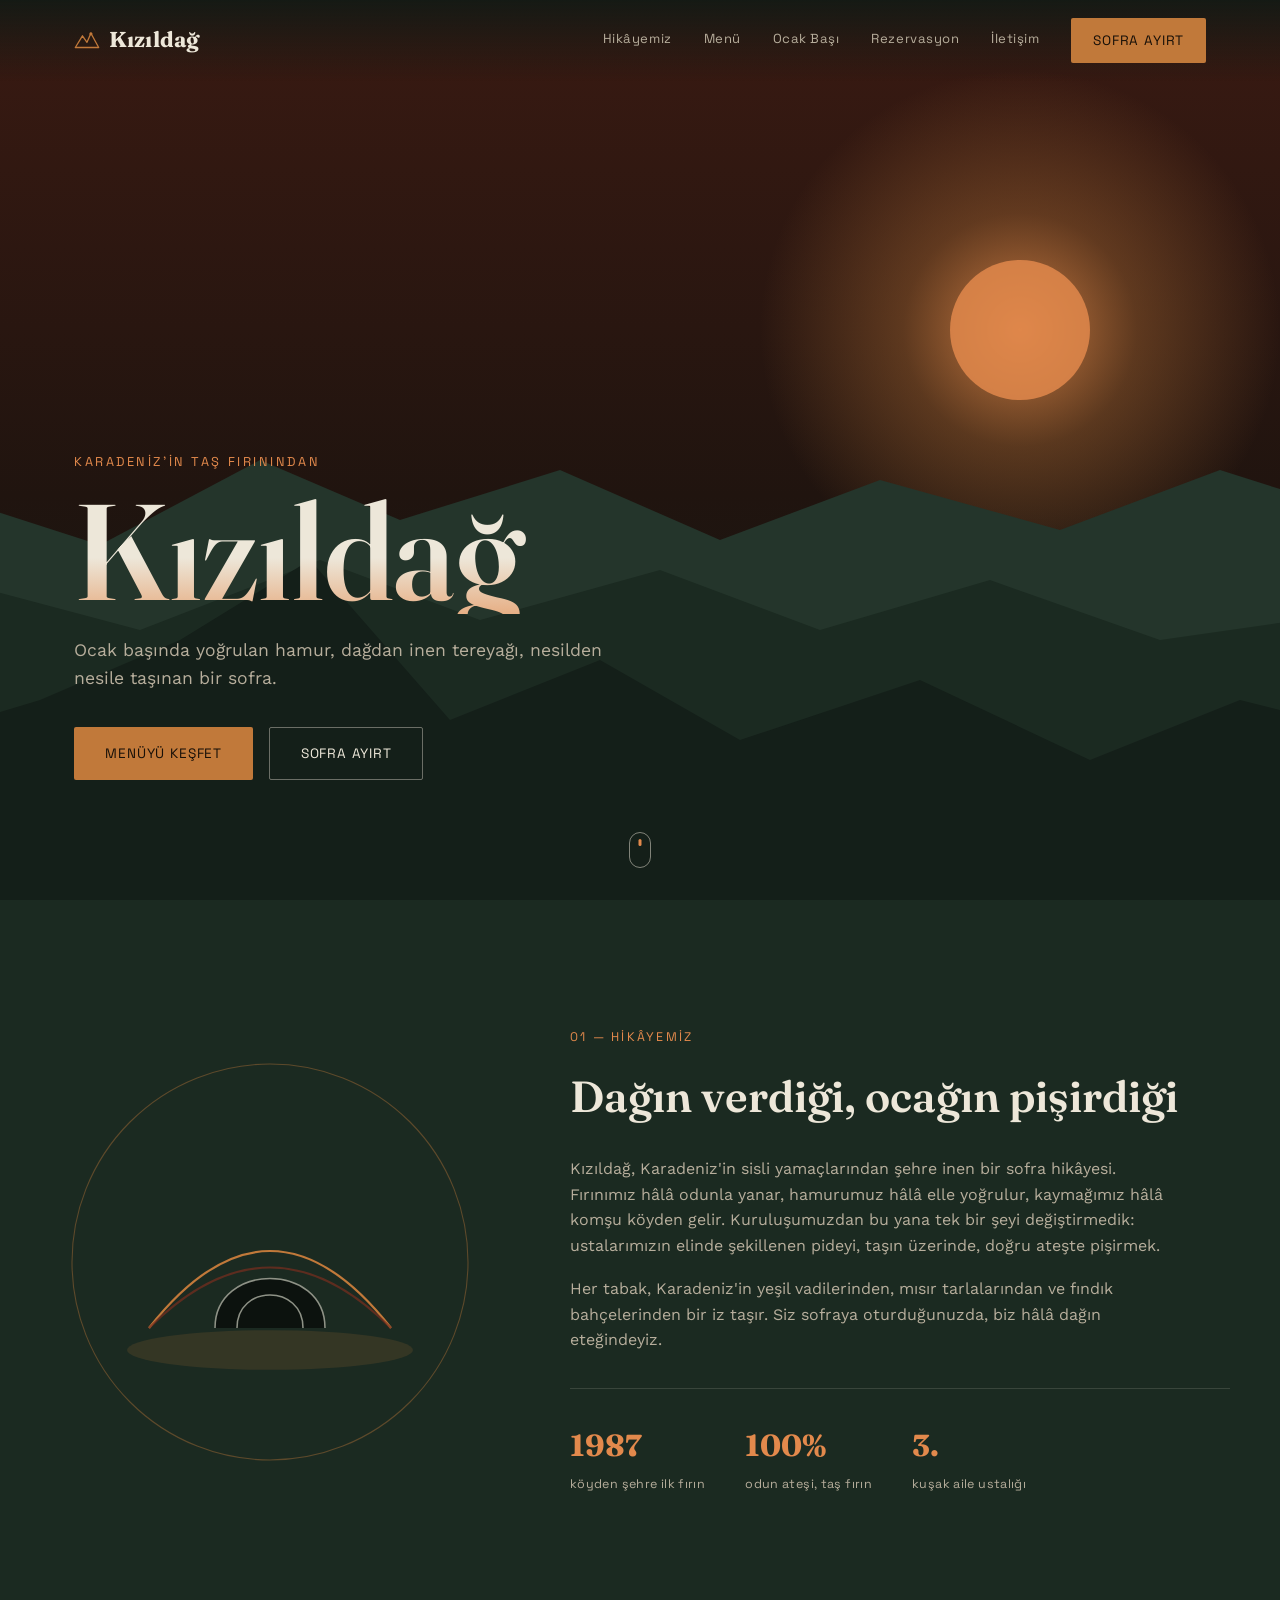
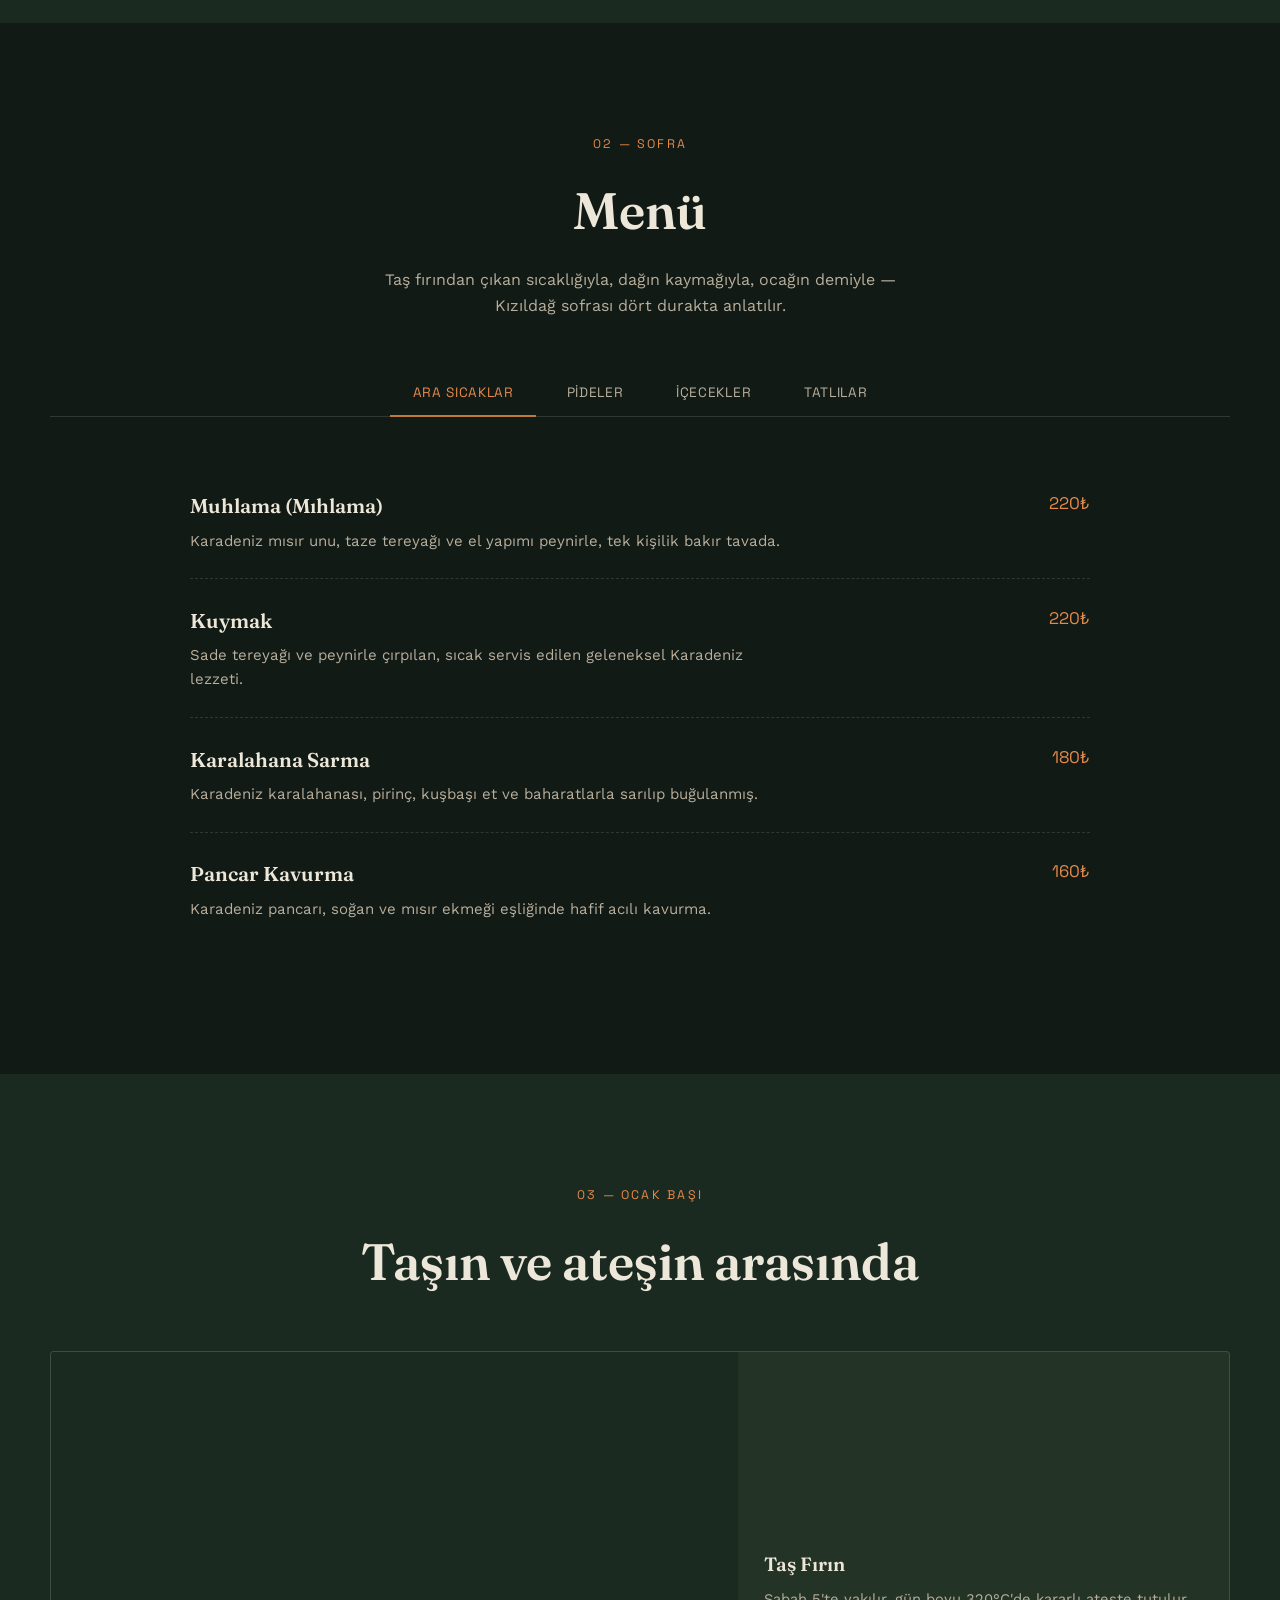
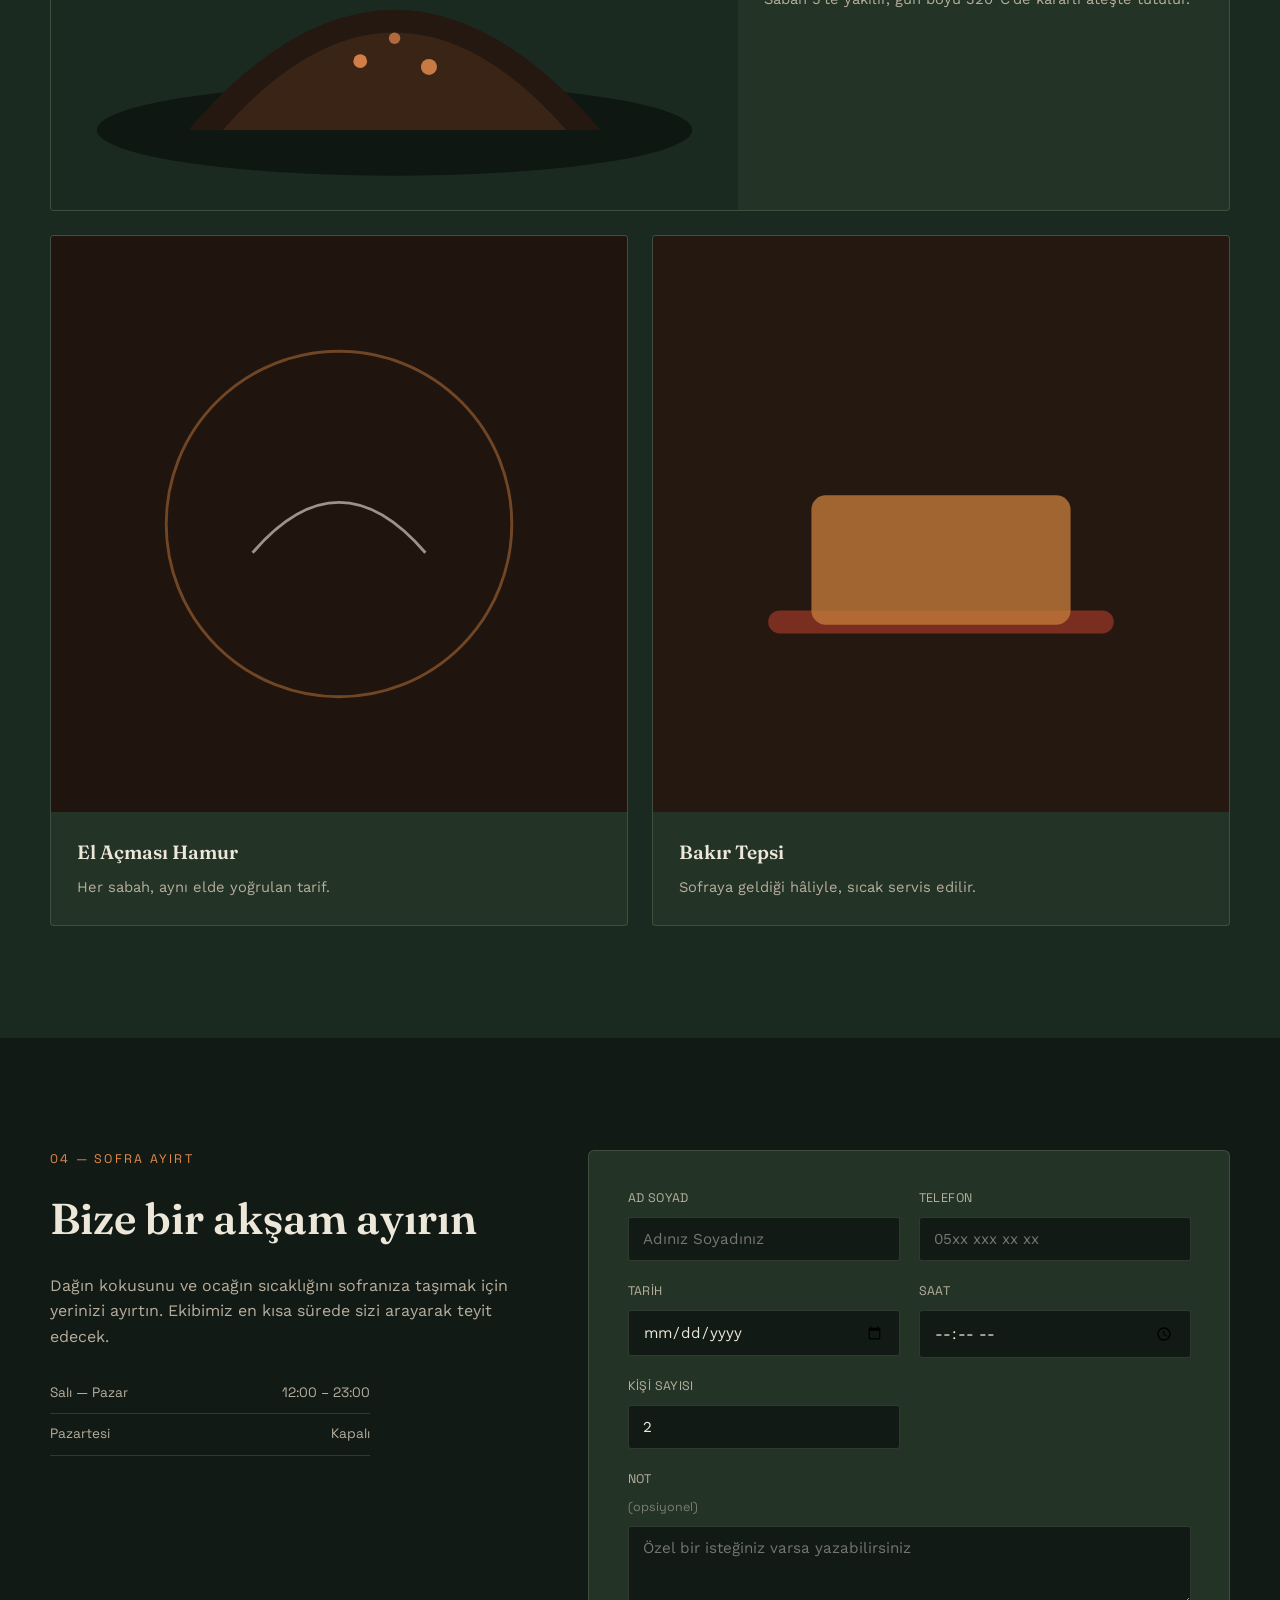
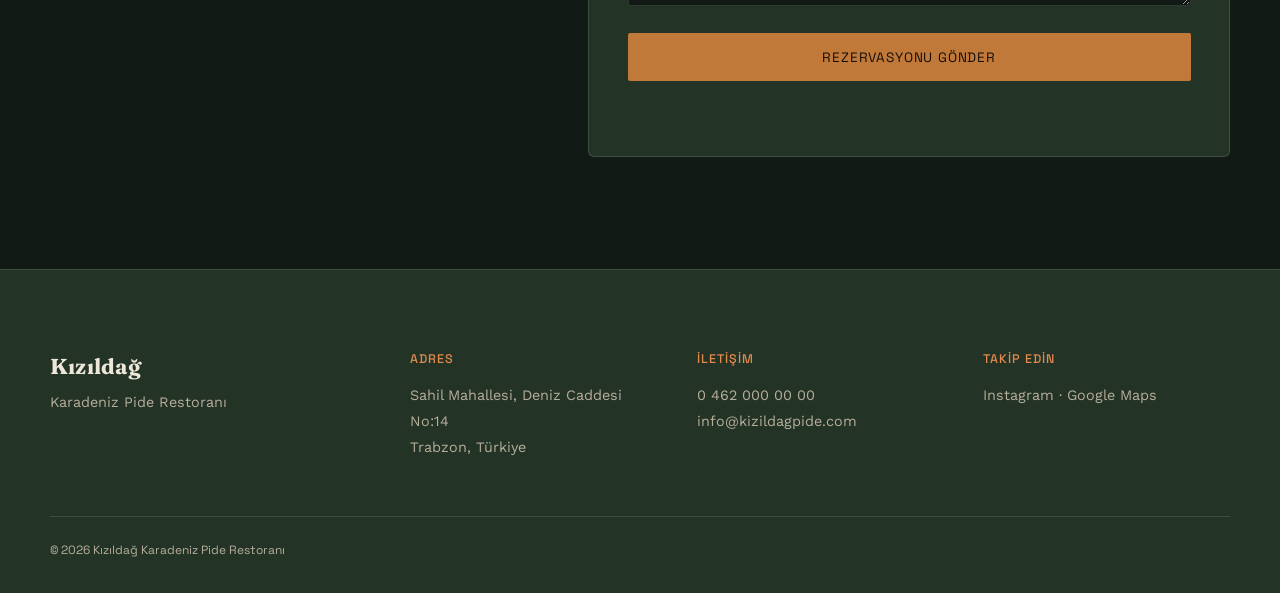
==== index.html @ 755ef0cf "Add files via upload" ====
<!DOCTYPE html>
<html lang="tr">
<head>
<meta charset="UTF-8">
<meta name="viewport" content="width=device-width, initial-scale=1.0">
<title>Kızıldağ | Karadeniz Pide Restoranı</title>
<meta name="description" content="Kızıldağ Karadeniz Pide Restoranı — taş fırında, odun ateşinde, dağın eteğinden sofranıza.">

<link rel="preconnect" href="https://fonts.googleapis.com">
<link rel="preconnect" href="https://fonts.gstatic.com" crossorigin>
<link href="https://fonts.googleapis.com/css2?family=Fraunces:opsz,wght,SOFT@9..144,300..900,0..100&family=Work+Sans:wght@300;400;500;600&family=Space+Grotesk:wght@400;500&display=swap" rel="stylesheet">

<link rel="stylesheet" href="css/style.css">
</head>
<body>

<!-- ================= NAV ================= -->
<header class="site-header" id="siteHeader">
  <div class="nav-wrap">
    <a href="#top" class="brand">
      <span class="brand-mark" aria-hidden="true">
        <svg viewBox="0 0 40 40" fill="none" xmlns="http://www.w3.org/2000/svg">
          <path d="M2 30L13 12L20 22L26 8L38 30Z" stroke="currentColor" stroke-width="2" stroke-linejoin="round"/>
          <circle cx="26" cy="9" r="2.4" fill="currentColor"/>
        </svg>
      </span>
      <span class="brand-text">Kızıldağ</span>
    </a>

    <nav class="main-nav" id="mainNav">
      <a href="#hakkimizda">Hikâyemiz</a>
      <a href="#menu">Menü</a>
      <a href="#galeri">Ocak Başı</a>
      <a href="#rezervasyon">Rezervasyon</a>
      <a href="#iletisim">İletişim</a>
    </nav>

    <a href="#rezervasyon" class="btn btn-copper nav-cta">Sofra Ayırt</a>

    <button class="nav-toggle" id="navToggle" aria-label="Menüyü aç" aria-expanded="false">
      <span></span><span></span><span></span>
    </button>
  </div>
</header>

<!-- ================= HERO ================= -->
<section class="hero" id="top">
  <div class="hero-mist"></div>
  <svg class="hero-mountains" viewBox="0 0 1600 900" preserveAspectRatio="xMidYMax slice" xmlns="http://www.w3.org/2000/svg" aria-hidden="true">
    <defs>
      <linearGradient id="skyGlow" x1="0" y1="0" x2="0" y2="1">
        <stop offset="0%" stop-color="#3a1a12"/>
        <stop offset="55%" stop-color="#20140f"/>
        <stop offset="100%" stop-color="#121a15"/>
      </linearGradient>
      <radialGradient id="sunGlow" cx="50%" cy="50%" r="50%">
        <stop offset="0%" stop-color="#e2894c" stop-opacity="0.9"/>
        <stop offset="45%" stop-color="#c1793a" stop-opacity="0.35"/>
        <stop offset="100%" stop-color="#c1793a" stop-opacity="0"/>
      </radialGradient>
    </defs>
    <rect x="0" y="0" width="1600" height="900" fill="url(#skyGlow)"/>
    <circle cx="1180" cy="330" r="260" fill="url(#sunGlow)"/>
    <circle cx="1180" cy="330" r="70" fill="#e2894c" opacity="0.85"/>

    <!-- ridge far -->
    <path class="ridge ridge-far" d="M0 560 L120 500 L260 545 L420 460 L560 520 L720 470 L880 540 L1040 480 L1220 530 L1380 470 L1600 540 L1600 900 L0 900 Z" fill="#24352b"/>
    <!-- ridge mid -->
    <path class="ridge ridge-mid" d="M0 640 L150 590 L300 630 L480 560 L640 620 L820 570 L980 630 L1150 580 L1320 640 L1600 600 L1600 900 L0 900 Z" fill="#1b2a21"/>
    <!-- ridge near / Kızıldağ peak -->
    <path class="ridge ridge-near" d="M0 760 L200 700 L340 640 L470 560 L610 720 L760 660 L900 740 L1080 680 L1250 760 L1400 700 L1600 750 L1600 900 L0 900 Z" fill="#141f19"/>
  </svg>

  <div class="hero-content">
    <p class="eyebrow">Karadeniz'in taş fırınından</p>
    <h1 class="hero-title">Kızıldağ</h1>
    <p class="hero-sub">Ocak başında yoğrulan hamur, dağdan inen tereyağı, nesilden nesile taşınan bir sofra.</p>
    <div class="hero-actions">
      <a href="#menu" class="btn btn-copper">Menüyü Keşfet</a>
      <a href="#rezervasyon" class="btn btn-outline">Sofra Ayırt</a>
    </div>
  </div>

  <a href="#hakkimizda" class="scroll-cue" aria-label="Aşağı kaydır">
    <span></span>
  </a>
</section>

<!-- ================= HİKAYE ================= -->
<section class="story" id="hakkimizda">
  <div class="story-wrap">
    <div class="story-figure" aria-hidden="true">
      <svg viewBox="0 0 400 400" xmlns="http://www.w3.org/2000/svg">
        <circle cx="200" cy="200" r="180" fill="none" stroke="#c1793a" stroke-width="1" opacity="0.4"/>
        <path d="M90 260 Q200 120 310 260" fill="none" stroke="#c1793a" stroke-width="2"/>
        <path d="M90 260 Q200 150 310 260" fill="none" stroke="#7a2e1f" stroke-width="2" opacity="0.7"/>
        <ellipse cx="200" cy="280" rx="130" ry="18" fill="#c1793a" opacity="0.15"/>
        <g stroke="#ede7d9" stroke-width="1.4" opacity="0.55">
          <path d="M150 260 C150 200 250 200 250 260"/>
          <path d="M170 260 C170 220 230 220 230 260"/>
        </g>
      </svg>
    </div>
    <div class="story-text">
      <span class="section-eyebrow">01 — Hikâyemiz</span>
      <h2>Dağın verdiği, ocağın pişirdiği</h2>
      <p>Kızıldağ, Karadeniz'in sisli yamaçlarından şehre inen bir sofra hikâyesi. Fırınımız hâlâ odunla yanar, hamurumuz hâlâ elle yoğrulur, kaymağımız hâlâ komşu köyden gelir. Kuruluşumuzdan bu yana tek bir şeyi değiştirmedik: ustalarımızın elinde şekillenen pideyi, taşın üzerinde, doğru ateşte pişirmek.</p>
      <p>Her tabak, Karadeniz'in yeşil vadilerinden, mısır tarlalarından ve fındık bahçelerinden bir iz taşır. Siz sofraya oturduğunuzda, biz hâlâ dağın eteğindeyiz.</p>
      <div class="story-stats">
        <div><strong>1987</strong><span>köyden şehre ilk fırın</span></div>
        <div><strong>100%</strong><span>odun ateşi, taş fırın</span></div>
        <div><strong>3.</strong><span>kuşak aile ustalığı</span></div>
      </div>
    </div>
  </div>
</section>

<!-- ================= MENÜ ================= -->
<section class="menu-section" id="menu">
  <div class="menu-head">
    <span class="section-eyebrow">02 — Sofra</span>
    <h2>Menü</h2>
    <p class="menu-intro">Taş fırından çıkan sıcaklığıyla, dağın kaymağıyla, ocağın demiyle — Kızıldağ sofrası dört durakta anlatılır.</p>
  </div>

  <div class="menu-tabs" id="menuTabs" role="tablist">
    <button class="tab-btn is-active" role="tab" aria-selected="true" data-cat="ara_sicak">Ara Sıcaklar</button>
    <button class="tab-btn" role="tab" aria-selected="false" data-cat="pide">Pideler</button>
    <button class="tab-btn" role="tab" aria-selected="false" data-cat="icecek">İçecekler</button>
    <button class="tab-btn" role="tab" aria-selected="false" data-cat="tatli">Tatlılar</button>
  </div>

  <div class="menu-panel" id="menuPanel">
    <p class="menu-loading" id="menuLoading">Sofra hazırlanıyor…</p>
  </div>
</section>

<!-- ================= OCAK BAŞI / GALERİ ================= -->
<section class="gallery" id="galeri">
  <span class="section-eyebrow">03 — Ocak Başı</span>
  <h2>Taşın ve ateşin arasında</h2>
  <div class="gallery-grid">
    <div class="gallery-card gallery-card--wide">
      <svg viewBox="0 0 600 400" xmlns="http://www.w3.org/2000/svg">
        <rect width="600" height="400" fill="#1b2a21"/>
        <ellipse cx="300" cy="330" rx="260" ry="40" fill="#0f1712"/>
        <path d="M120 330 Q300 120 480 330 Z" fill="#241811"/>
        <path d="M150 330 Q300 160 450 330 Z" fill="#3a2416"/>
        <g fill="#e2894c">
          <circle cx="270" cy="270" r="6" opacity="0.9"/>
          <circle cx="300" cy="250" r="5" opacity="0.7"/>
          <circle cx="330" cy="275" r="7" opacity="0.85"/>
        </g>
      </svg>
      <div class="gallery-cap"><h3>Taş Fırın</h3><p>Sabah 5'te yakılır, gün boyu 320°C'de kararlı ateşte tutulur.</p></div>
    </div>
    <div class="gallery-card">
      <svg viewBox="0 0 400 400" xmlns="http://www.w3.org/2000/svg">
        <rect width="400" height="400" fill="#20140f"/>
        <circle cx="200" cy="200" r="120" fill="none" stroke="#c1793a" stroke-width="2" opacity="0.5"/>
        <path d="M140 220 Q200 150 260 220" stroke="#ede7d9" stroke-width="2" fill="none" opacity="0.6"/>
      </svg>
      <div class="gallery-cap"><h3>El Açması Hamur</h3><p>Her sabah, aynı elde yoğrulan tarif.</p></div>
    </div>
    <div class="gallery-card">
      <svg viewBox="0 0 400 400" xmlns="http://www.w3.org/2000/svg">
        <rect width="400" height="400" fill="#241811"/>
        <rect x="80" y="260" width="240" height="16" rx="8" fill="#7a2e1f"/>
        <rect x="110" y="180" width="180" height="90" rx="10" fill="#c1793a" opacity="0.8"/>
      </svg>
      <div class="gallery-cap"><h3>Bakır Tepsi</h3><p>Sofraya geldiği hâliyle, sıcak servis edilir.</p></div>
    </div>
  </div>
</section>

<!-- ================= REZERVASYON ================= -->
<section class="reserve" id="rezervasyon">
  <div class="reserve-wrap">
    <div class="reserve-info">
      <span class="section-eyebrow">04 — Sofra Ayırt</span>
      <h2>Bize bir akşam ayırın</h2>
      <p>Dağın kokusunu ve ocağın sıcaklığını sofranıza taşımak için yerinizi ayırtın. Ekibimiz en kısa sürede sizi arayarak teyit edecek.</p>
      <ul class="reserve-hours">
        <li><span>Salı — Pazar</span><span>12:00 – 23:00</span></li>
        <li><span>Pazartesi</span><span>Kapalı</span></li>
      </ul>
    </div>

    <form class="reserve-form" id="reserveForm">
      <div class="form-row">
        <label>Ad Soyad
          <input type="text" name="name" required placeholder="Adınız Soyadınız">
        </label>
        <label>Telefon
          <input type="tel" name="phone" required placeholder="05xx xxx xx xx">
        </label>
      </div>
      <div class="form-row">
        <label>Tarih
          <input type="date" name="date" required>
        </label>
        <label>Saat
          <input type="time" name="time" required>
        </label>
        <label>Kişi Sayısı
          <input type="number" name="guests" min="1" max="30" value="2" required>
        </label>
      </div>
      <label class="form-row-full">Not <span class="opt">(opsiyonel)</span>
        <textarea name="note" rows="3" placeholder="Özel bir isteğiniz varsa yazabilirsiniz"></textarea>
      </label>
      <button type="submit" class="btn btn-copper" id="reserveSubmit">Rezervasyonu Gönder</button>
      <p class="form-status" id="formStatus" role="status"></p>
    </form>
  </div>
</section>

<!-- ================= İLETİŞİM / FOOTER ================= -->
<footer class="site-footer" id="iletisim">
  <div class="footer-wrap">
    <div class="footer-brand">
      <span class="brand-text">Kızıldağ</span>
      <p>Karadeniz Pide Restoranı</p>
    </div>
    <div class="footer-col">
      <h4>Adres</h4>
      <p>Sahil Mahallesi, Deniz Caddesi No:14<br>Trabzon, Türkiye</p>
    </div>
    <div class="footer-col">
      <h4>İletişim</h4>
      <p><a href="tel:+904620000000">0 462 000 00 00</a><br><a href="mailto:info@kizildagpide.com">info@kizildagpide.com</a></p>
    </div>
    <div class="footer-col">
      <h4>Takip Edin</h4>
      <p><a href="#" target="_blank" rel="noopener">Instagram</a> · <a href="#" target="_blank" rel="noopener">Google Maps</a></p>
    </div>
  </div>
  <div class="footer-bottom">
    <span>© <span id="year"></span> Kızıldağ Karadeniz Pide Restoranı</span>
  </div>
</footer>

<script type="module" src="js/supabase.js"></script>
<script type="module" src="js/main.js"></script>
</body>
</html>
---- css/style.css ----
/* =========================================================
   KIZILDAĞ — Karadeniz Pide Restoranı
   Palette:
     --coal      #121a15  (kömür — en koyu zemin)
     --pine      #1b2a21  (çam yeşili — ana zemin)
     --pine-2    #24352b  (açık çam — kart zemini)
     --brick     #7a2e1f  (kızıl toprak — vurgu / marka)
     --copper    #c1793a  (bakır — CTA / detay)
     --copper-lt #e2894c  (açık bakır — glow / hover)
     --fog       #ede7d9  (sis beyazı — metin)
     --fog-dim   #b9b3a2  (soluk metin)
   Type:
     Display: 'Fraunces' (karakterli serif)
     Body:    'Work Sans'
     Utility: 'Space Grotesk' (etiket / rakam)
   ========================================================= */

:root{
  --coal:#121a15;
  --pine:#1b2a21;
  --pine-2:#233427;
  --brick:#7a2e1f;
  --brick-lt:#9c4530;
  --copper:#c1793a;
  --copper-lt:#e2894c;
  --fog:#ede7d9;
  --fog-dim:#b7ae9c;
  --line: rgba(237,231,217,0.14);

  --display: 'Fraunces', serif;
  --body: 'Work Sans', sans-serif;
  --mono: 'Space Grotesk', sans-serif;

  --container: 1180px;
}

*,*::before,*::after{ box-sizing:border-box; }
html{ scroll-behavior:smooth; }
body{
  margin:0;
  background:var(--pine);
  color:var(--fog);
  font-family:var(--body);
  font-weight:400;
  line-height:1.6;
  -webkit-font-smoothing:antialiased;
}
img,svg{ display:block; max-width:100%; }
a{ color:inherit; text-decoration:none; }
h1,h2,h3,h4{ font-family:var(--display); font-weight:600; margin:0; color:var(--fog); }
p{ margin:0; }
ul{ list-style:none; margin:0; padding:0; }
button{ font-family:inherit; cursor:pointer; }
:focus-visible{ outline:2px solid var(--copper-lt); outline-offset:3px; }

@media (prefers-reduced-motion: reduce){
  *{ animation-duration:0.01ms !important; animation-iteration-count:1 !important; transition-duration:0.01ms !important; scroll-behavior:auto !important; }
}

.section-eyebrow{
  display:block;
  font-family:var(--mono);
  font-size:0.78rem;
  letter-spacing:0.18em;
  text-transform:uppercase;
  color:var(--copper-lt);
  margin-bottom:0.9rem;
}

/* ---------- Buttons ---------- */
.btn{
  display:inline-flex;
  align-items:center;
  justify-content:center;
  padding:0.9rem 1.9rem;
  border-radius:2px;
  font-family:var(--mono);
  font-size:0.85rem;
  letter-spacing:0.06em;
  text-transform:uppercase;
  border:1px solid transparent;
  transition:transform .25s ease, background .25s ease, color .25s ease, border-color .25s ease;
}
.btn-copper{
  background:var(--copper);
  color:#181008;
}
.btn-copper:hover{ background:var(--copper-lt); transform:translateY(-2px); }
.btn-outline{
  border-color:rgba(237,231,217,0.4);
  color:var(--fog);
}
.btn-outline:hover{ border-color:var(--copper-lt); color:var(--copper-lt); transform:translateY(-2px); }

/* =========================================================
   HEADER
   ========================================================= */
.site-header{
  position:fixed; top:0; left:0; right:0; z-index:100;
  background:linear-gradient(to bottom, rgba(18,26,21,0.92), rgba(18,26,21,0));
  transition:background .3s ease, box-shadow .3s ease;
}
.site-header.is-scrolled{
  background:rgba(18,26,21,0.92);
  backdrop-filter:blur(10px);
  box-shadow:0 1px 0 var(--line);
}
.nav-wrap{
  max-width:var(--container);
  margin:0 auto;
  padding:1.15rem 1.5rem;
  display:flex;
  align-items:center;
  gap:2rem;
}
.brand{ display:flex; align-items:center; gap:0.55rem; margin-right:auto; }
.brand-mark{ color:var(--copper); width:26px; height:26px; }
.brand-text{
  font-family:var(--display);
  font-size:1.35rem;
  font-weight:700;
  letter-spacing:0.01em;
  color:var(--fog);
}
.main-nav{ display:flex; gap:2rem; }
.main-nav a{
  font-family:var(--mono);
  font-size:0.82rem;
  letter-spacing:0.04em;
  color:var(--fog-dim);
  position:relative;
  padding-bottom:4px;
  transition:color .2s ease;
}
.main-nav a:hover{ color:var(--fog); }
.main-nav a::after{
  content:''; position:absolute; left:0; bottom:0; width:0; height:1px;
  background:var(--copper-lt); transition:width .25s ease;
}
.main-nav a:hover::after{ width:100%; }
.nav-cta{ padding:0.65rem 1.3rem; }
.nav-toggle{ display:none; flex-direction:column; gap:5px; background:none; border:none; padding:6px; }
.nav-toggle span{ width:22px; height:2px; background:var(--fog); display:block; }

/* =========================================================
   HERO
   ========================================================= */
.hero{
  position:relative;
  min-height:100svh;
  display:flex;
  align-items:flex-end;
  overflow:hidden;
  background:var(--coal);
}
.hero-mountains{
  position:absolute; inset:0; width:100%; height:100%;
}
.ridge{ transition:transform 1.4s ease; }
.hero-mist{
  position:absolute; inset:0;
  background:
    radial-gradient(ellipse 60% 30% at 30% 85%, rgba(237,231,217,0.06), transparent 70%),
    radial-gradient(ellipse 50% 25% at 75% 78%, rgba(237,231,217,0.05), transparent 70%);
  animation:drift 18s ease-in-out infinite alternate;
  pointer-events:none;
}
@keyframes drift{ from{ transform:translateX(-2%);} to{ transform:translateX(2%);} }

.hero-content{
  position:relative; z-index:2;
  max-width:var(--container);
  margin:0 auto;
  padding:0 1.5rem 7.5rem;
  width:100%;
}
.eyebrow{
  font-family:var(--mono);
  font-size:0.8rem;
  letter-spacing:0.2em;
  text-transform:uppercase;
  color:var(--copper-lt);
  margin:0 0 1rem;
  opacity:0;
  animation:riseIn .9s ease forwards .15s;
}
.hero-title{
  font-size:clamp(4rem, 12vw, 8.5rem);
  line-height:0.92;
  font-weight:600;
  font-optical-sizing:auto;
  background:linear-gradient(180deg, var(--fog) 0%, var(--fog) 55%, var(--copper-lt) 130%);
  -webkit-background-clip:text; background-clip:text; color:transparent;
  margin:0 0 1.4rem;
  opacity:0;
  animation:riseIn 1s ease forwards .3s;
}
.hero-sub{
  max-width:34rem;
  font-size:1.1rem;
  color:var(--fog-dim);
  margin:0 0 2.2rem;
  opacity:0;
  animation:riseIn .9s ease forwards .5s;
}
.hero-actions{
  display:flex; gap:1rem; flex-wrap:wrap;
  opacity:0;
  animation:riseIn .9s ease forwards .7s;
}
@keyframes riseIn{
  from{ opacity:0; transform:translateY(18px); }
  to{ opacity:1; transform:translateY(0); }
}
.scroll-cue{
  position:absolute; bottom:2rem; left:50%; transform:translateX(-50%);
  z-index:2; width:22px; height:36px; border:1px solid rgba(237,231,217,0.5); border-radius:12px;
}
.scroll-cue span{
  position:absolute; top:6px; left:50%; transform:translateX(-50%);
  width:3px; height:7px; background:var(--copper-lt); border-radius:2px;
  animation:cueMove 1.8s ease infinite;
}
@keyframes cueMove{ 0%{ opacity:1; top:6px;} 70%{ opacity:0; top:18px;} 100%{ opacity:0; top:6px;} }

/* =========================================================
   STORY
   ========================================================= */
.story{ padding:8rem 1.5rem; background:var(--pine); }
.story-wrap{
  max-width:var(--container); margin:0 auto;
  display:grid; grid-template-columns:0.8fr 1.2fr; gap:5rem; align-items:center;
}
.story-figure svg{ width:100%; }
.story-text h2{ font-size:clamp(2rem, 3.4vw, 2.8rem); margin-bottom:1.5rem; }
.story-text p{ color:var(--fog-dim); margin-bottom:1.1rem; max-width:38rem; }
.story-stats{
  display:flex; gap:2.5rem; margin-top:2.2rem; padding-top:2rem; border-top:1px solid var(--line);
}
.story-stats strong{ display:block; font-family:var(--display); font-size:1.9rem; color:var(--copper-lt); }
.story-stats span{ font-family:var(--mono); font-size:0.78rem; color:var(--fog-dim); letter-spacing:0.03em; }

/* =========================================================
   MENU
   ========================================================= */
.menu-section{ padding:7rem 1.5rem 8rem; background:var(--coal); }
.menu-head{ max-width:var(--container); margin:0 auto 3.2rem; text-align:center; }
.menu-head h2{ font-size:clamp(2.2rem, 4vw, 3.2rem); }
.menu-intro{ color:var(--fog-dim); max-width:34rem; margin:1rem auto 0; }

.menu-tabs{
  max-width:var(--container); margin:0 auto 3rem;
  display:flex; justify-content:center; gap:0.5rem; flex-wrap:wrap;
  border-bottom:1px solid var(--line);
  padding-bottom:0;
}
.tab-btn{
  background:none; border:none;
  font-family:var(--mono); font-size:0.85rem; letter-spacing:0.05em; text-transform:uppercase;
  color:var(--fog-dim);
  padding:0.9rem 1.4rem;
  position:relative;
  transition:color .2s ease;
}
.tab-btn::after{
  content:''; position:absolute; left:50%; bottom:-1px; width:0; height:2px; background:var(--copper);
  transition:width .25s ease, left .25s ease;
}
.tab-btn:hover{ color:var(--fog); }
.tab-btn.is-active{ color:var(--copper-lt); }
.tab-btn.is-active::after{ width:100%; left:0; }

.menu-panel{ max-width:900px; margin:0 auto; }
.menu-loading{ text-align:center; color:var(--fog-dim); font-family:var(--mono); font-size:0.85rem; }

.menu-list{ display:flex; flex-direction:column; }
.menu-item{
  display:grid; grid-template-columns:1fr auto; gap:0.4rem 1.5rem;
  padding:1.6rem 0; border-bottom:1px dashed var(--line);
  animation:riseIn .6s ease forwards;
}
.menu-item:last-child{ border-bottom:none; }
.menu-item-name{
  font-family:var(--display); font-size:1.25rem; font-weight:600; color:var(--fog);
  grid-column:1; grid-row:1;
}
.menu-item-price{
  font-family:var(--mono); font-size:1.05rem; color:var(--copper-lt);
  grid-column:2; grid-row:1; white-space:nowrap; align-self:start;
}
.menu-item-desc{
  grid-column:1/-1; color:var(--fog-dim); font-size:0.94rem; max-width:38rem;
}

/* =========================================================
   GALLERY
   ========================================================= */
.gallery{ padding:7rem 1.5rem; background:var(--pine); text-align:center; }
.gallery h2{ font-size:clamp(2.2rem, 4vw, 3.2rem); margin-bottom:3rem; }
.gallery-grid{
  max-width:var(--container); margin:0 auto;
  display:grid; grid-template-columns:repeat(2, 1fr); gap:1.5rem;
  text-align:left;
}
.gallery-card{
  background:var(--pine-2); border-radius:4px; overflow:hidden; border:1px solid var(--line);
}
.gallery-card--wide{ grid-column:1/-1; display:grid; grid-template-columns:1.4fr 1fr; align-items:center; }
.gallery-card svg{ width:100%; height:auto; }
.gallery-cap{ padding:1.6rem; }
.gallery-cap h3{ font-size:1.2rem; margin-bottom:0.5rem; }
.gallery-cap p{ color:var(--fog-dim); font-size:0.92rem; }

/* =========================================================
   RESERVE
   ========================================================= */
.reserve{ padding:7rem 1.5rem; background:var(--coal); }
.reserve-wrap{
  max-width:var(--container); margin:0 auto;
  display:grid; grid-template-columns:0.85fr 1.15fr; gap:4rem;
}
.reserve-info h2{ font-size:clamp(2rem, 3.4vw, 2.7rem); margin-bottom:1.2rem; }
.reserve-info p{ color:var(--fog-dim); max-width:30rem; margin-bottom:2rem; }
.reserve-hours{ display:flex; flex-direction:column; gap:0.6rem; max-width:20rem; }
.reserve-hours li{
  display:flex; justify-content:space-between;
  font-family:var(--mono); font-size:0.85rem; color:var(--fog-dim);
  padding-bottom:0.6rem; border-bottom:1px solid var(--line);
}

.reserve-form{
  background:var(--pine-2); border:1px solid var(--line); border-radius:6px; padding:2.4rem;
  display:flex; flex-direction:column; gap:1.3rem;
}
.form-row{ display:grid; grid-template-columns:repeat(2, 1fr); gap:1.2rem; }
.form-row label, .form-row-full{
  display:flex; flex-direction:column; gap:0.5rem;
  font-family:var(--mono); font-size:0.78rem; letter-spacing:0.03em; text-transform:uppercase;
  color:var(--fog-dim);
}
.form-row-full .opt{ text-transform:none; opacity:0.6; letter-spacing:0; }
input, textarea{
  font-family:var(--body); font-size:0.95rem; color:var(--fog);
  background:var(--coal); border:1px solid var(--line); border-radius:3px;
  padding:0.75rem 0.9rem; resize:vertical;
}
input:focus, textarea:focus{ border-color:var(--copper); }
.reserve-form .btn{ margin-top:0.4rem; }
.form-status{ font-family:var(--mono); font-size:0.82rem; min-height:1.2em; color:var(--copper-lt); }
.form-status.is-error{ color:#d97b6c; }

/* =========================================================
   FOOTER
   ========================================================= */
.site-footer{ background:var(--pine-2); border-top:1px solid var(--line); padding:5rem 1.5rem 2rem; }
.footer-wrap{
  max-width:var(--container); margin:0 auto;
  display:grid; grid-template-columns:1.3fr 1fr 1fr 1fr; gap:2.5rem;
}
.footer-brand p{ color:var(--fog-dim); margin-top:0.4rem; font-size:0.9rem; }
.footer-col h4{
  font-family:var(--mono); font-size:0.78rem; text-transform:uppercase; letter-spacing:0.08em;
  color:var(--copper-lt); margin-bottom:0.8rem; font-weight:500;
}
.footer-col p{ color:var(--fog-dim); font-size:0.9rem; line-height:1.8; }
.footer-col a:hover{ color:var(--fog); }
.footer-bottom{
  max-width:var(--container); margin:3.5rem auto 0; padding-top:1.5rem; border-top:1px solid var(--line);
  font-family:var(--mono); font-size:0.75rem; color:var(--fog-dim);
}

/* =========================================================
   RESPONSIVE
   ========================================================= */
@media (max-width: 900px){
  .main-nav{ display:none; }
  .nav-toggle{ display:flex; }
  .nav-cta{ display:none; }
  .story-wrap{ grid-template-columns:1fr; gap:3rem; }
  .story-figure{ max-width:260px; margin:0 auto; }
  .reserve-wrap{ grid-template-columns:1fr; gap:3rem; }
  .gallery-card--wide{ grid-template-columns:1fr; }
  .footer-wrap{ grid-template-columns:1fr 1fr; gap:2.5rem; }
}
@media (max-width: 560px){
  .form-row{ grid-template-columns:1fr; }
  .gallery-grid{ grid-template-columns:1fr; }
  .footer-wrap{ grid-template-columns:1fr; }
  .hero-content{ padding-bottom:5rem; }
}

/* Mobile nav open state */
.main-nav.is-open{
  display:flex; flex-direction:column; gap:0;
  position:absolute; top:100%; left:0; right:0;
  background:var(--coal); border-top:1px solid var(--line);
  padding:0.5rem 1.5rem 1.5rem;
}
.main-nav.is-open a{ padding:0.9rem 0; border-bottom:1px solid var(--line); }
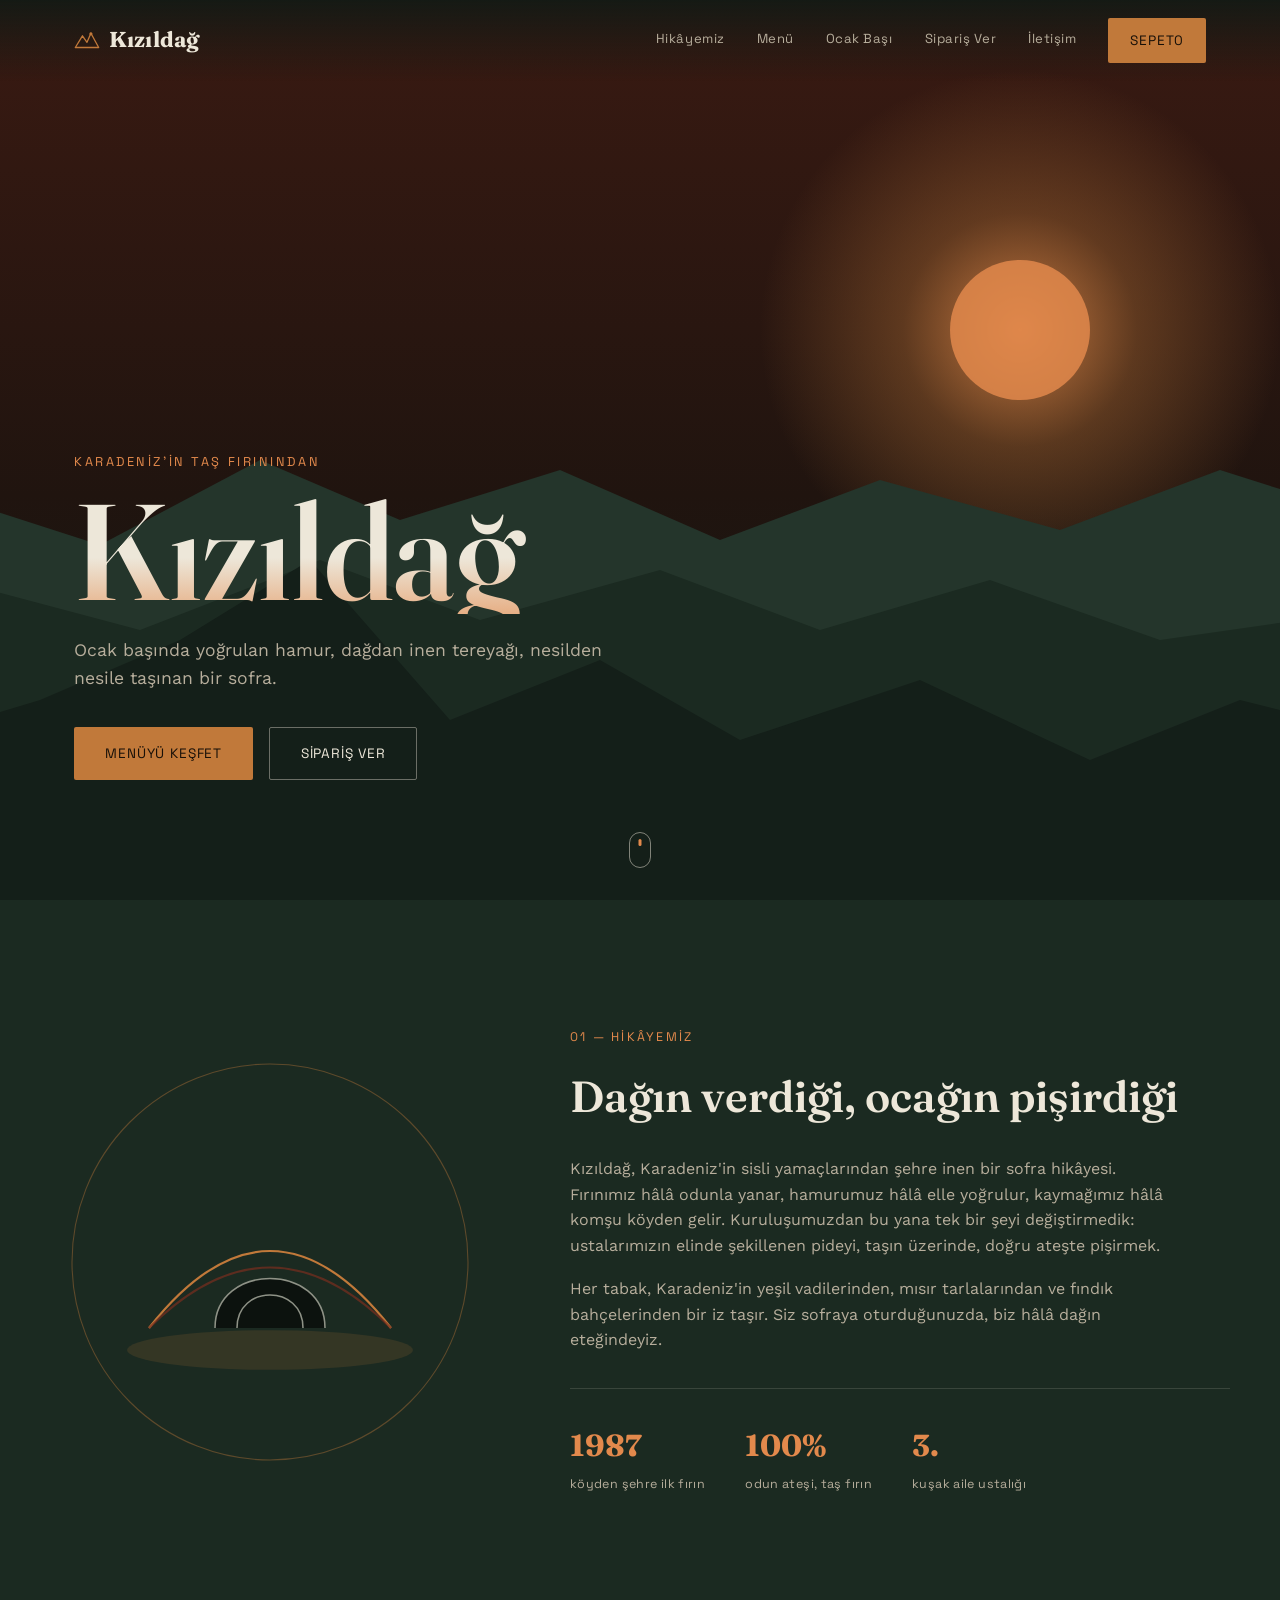
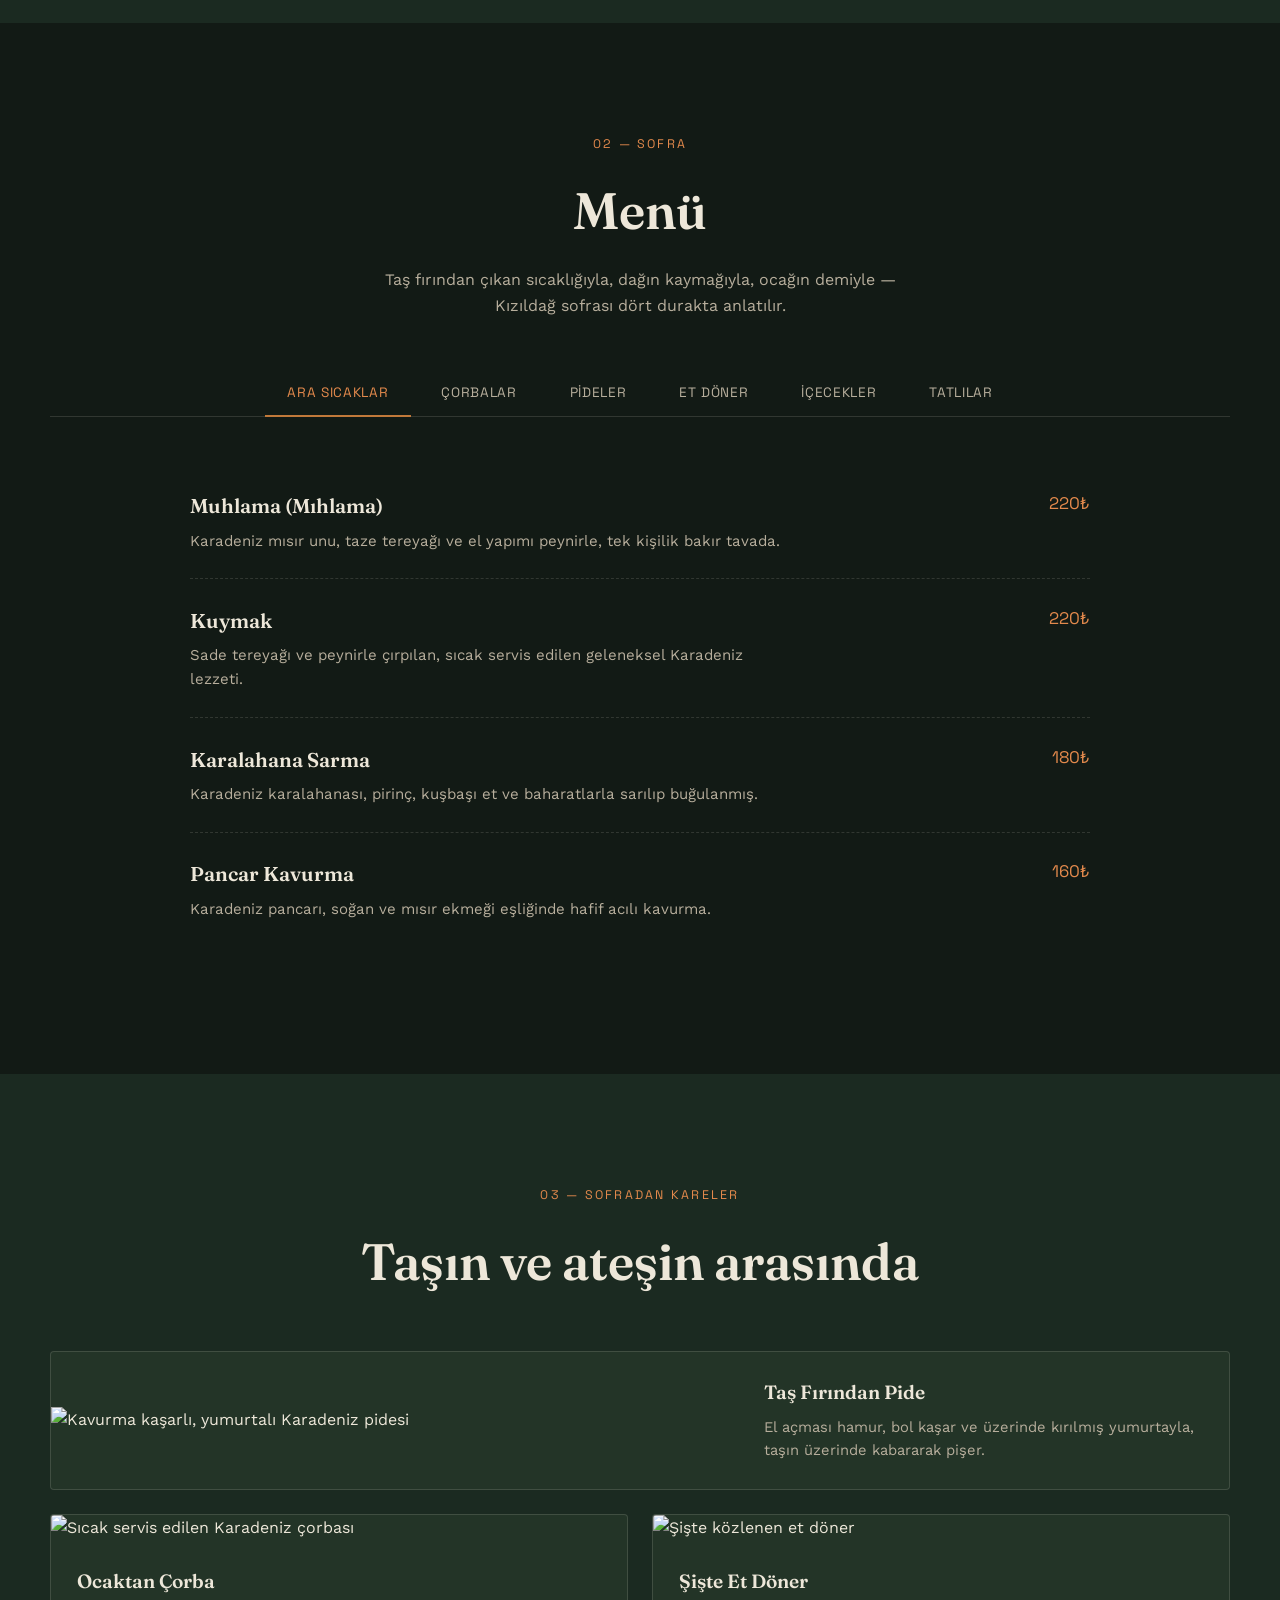
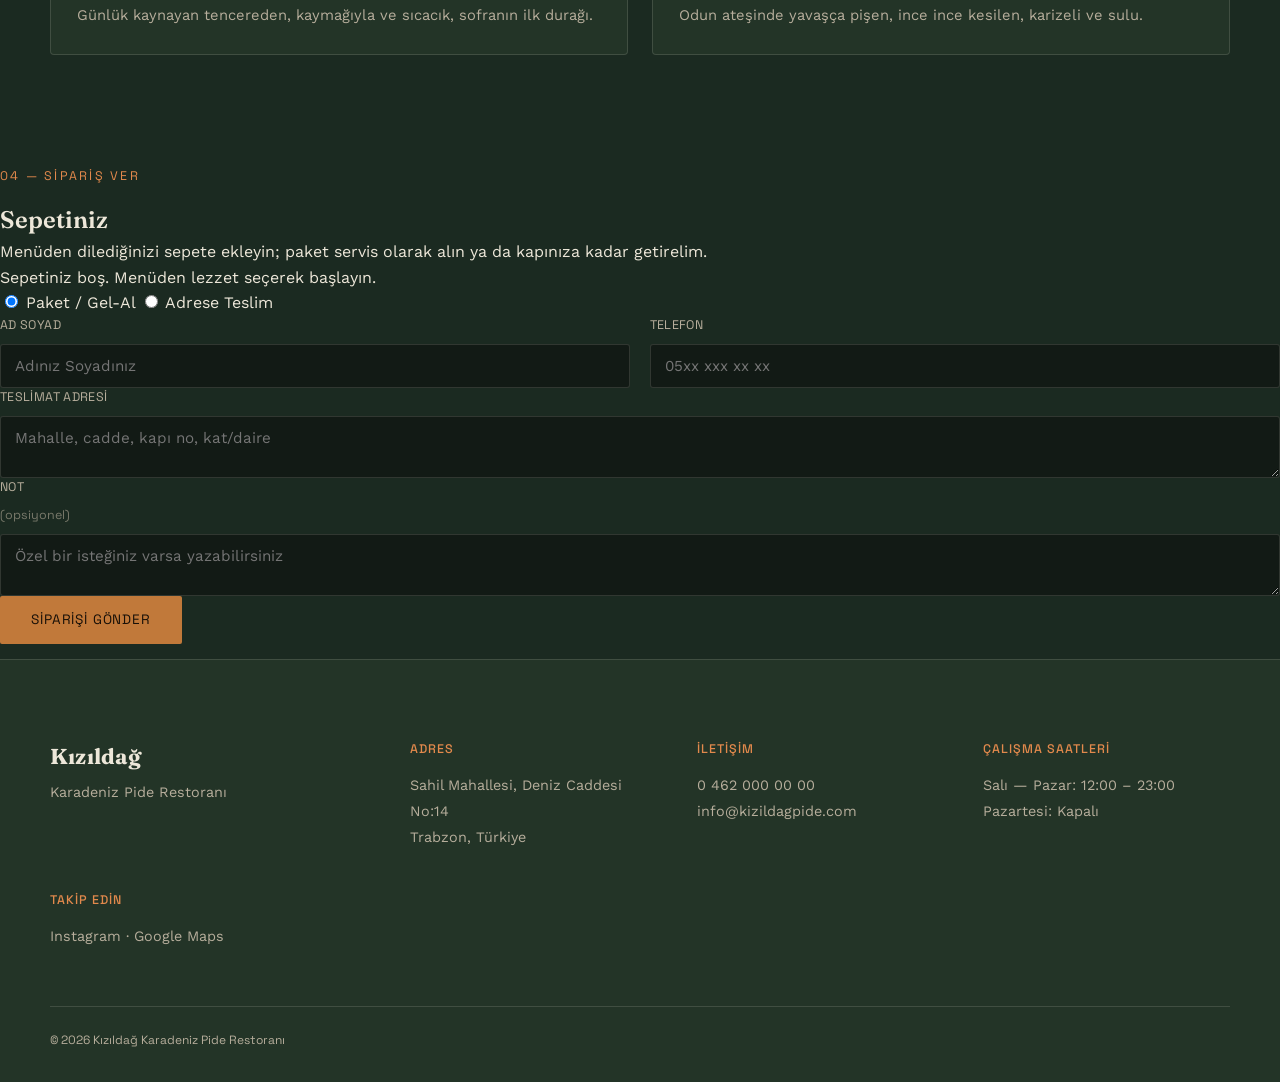
==== commit 06c81979: "Add files via upload" ====
--- a/index.html
+++ b/index.html
@@ -31,11 +31,13 @@
       <a href="#hakkimizda">Hikâyemiz</a>
       <a href="#menu">Menü</a>
       <a href="#galeri">Ocak Başı</a>
-      <a href="#rezervasyon">Rezervasyon</a>
+      <a href="#siparis">Sipariş Ver</a>
       <a href="#iletisim">İletişim</a>
     </nav>
 
-    <a href="#rezervasyon" class="btn btn-copper nav-cta">Sofra Ayırt</a>
+    <a href="#siparis" class="btn btn-copper nav-cta">
+      Sepet <span class="cart-badge" id="cartBadgeNav">0</span>
+    </a>
 
     <button class="nav-toggle" id="navToggle" aria-label="Menüyü aç" aria-expanded="false">
       <span></span><span></span><span></span>
@@ -77,7 +79,7 @@
     <p class="hero-sub">Ocak başında yoğrulan hamur, dağdan inen tereyağı, nesilden nesile taşınan bir sofra.</p>
     <div class="hero-actions">
       <a href="#menu" class="btn btn-copper">Menüyü Keşfet</a>
-      <a href="#rezervasyon" class="btn btn-outline">Sofra Ayırt</a>
+      <a href="#siparis" class="btn btn-outline">Sipariş Ver</a>
     </div>
   </div>
 
@@ -125,7 +127,9 @@
 
   <div class="menu-tabs" id="menuTabs" role="tablist">
     <button class="tab-btn is-active" role="tab" aria-selected="true" data-cat="ara_sicak">Ara Sıcaklar</button>
+    <button class="tab-btn" role="tab" aria-selected="false" data-cat="corba">Çorbalar</button>
     <button class="tab-btn" role="tab" aria-selected="false" data-cat="pide">Pideler</button>
+    <button class="tab-btn" role="tab" aria-selected="false" data-cat="doner">Et Döner</button>
     <button class="tab-btn" role="tab" aria-selected="false" data-cat="icecek">İçecekler</button>
     <button class="tab-btn" role="tab" aria-selected="false" data-cat="tatli">Tatlılar</button>
   </div>
@@ -135,58 +139,57 @@
   </div>
 </section>
 
-<!-- ================= OCAK BAŞI / GALERİ ================= -->
+<!-- ================= LEZZETLER / GALERİ ================= -->
 <section class="gallery" id="galeri">
-  <span class="section-eyebrow">03 — Ocak Başı</span>
+  <span class="section-eyebrow">03 — Sofradan Kareler</span>
   <h2>Taşın ve ateşin arasında</h2>
   <div class="gallery-grid">
     <div class="gallery-card gallery-card--wide">
-      <svg viewBox="0 0 600 400" xmlns="http://www.w3.org/2000/svg">
-        <rect width="600" height="400" fill="#1b2a21"/>
-        <ellipse cx="300" cy="330" rx="260" ry="40" fill="#0f1712"/>
-        <path d="M120 330 Q300 120 480 330 Z" fill="#241811"/>
-        <path d="M150 330 Q300 160 450 330 Z" fill="#3a2416"/>
-        <g fill="#e2894c">
-          <circle cx="270" cy="270" r="6" opacity="0.9"/>
-          <circle cx="300" cy="250" r="5" opacity="0.7"/>
-          <circle cx="330" cy="275" r="7" opacity="0.85"/>
-        </g>
-      </svg>
-      <div class="gallery-cap"><h3>Taş Fırın</h3><p>Sabah 5'te yakılır, gün boyu 320°C'de kararlı ateşte tutulur.</p></div>
+      <img src="assets/images/pide.jpg" alt="Kavurma kaşarlı, yumurtalı Karadeniz pidesi" loading="lazy">
+      <div class="gallery-cap"><h3>Taş Fırından Pide</h3><p>El açması hamur, bol kaşar ve üzerinde kırılmış yumurtayla, taşın üzerinde kabararak pişer.</p></div>
     </div>
     <div class="gallery-card">
-      <svg viewBox="0 0 400 400" xmlns="http://www.w3.org/2000/svg">
-        <rect width="400" height="400" fill="#20140f"/>
-        <circle cx="200" cy="200" r="120" fill="none" stroke="#c1793a" stroke-width="2" opacity="0.5"/>
-        <path d="M140 220 Q200 150 260 220" stroke="#ede7d9" stroke-width="2" fill="none" opacity="0.6"/>
-      </svg>
-      <div class="gallery-cap"><h3>El Açması Hamur</h3><p>Her sabah, aynı elde yoğrulan tarif.</p></div>
+      <img src="assets/images/corba.jpg" alt="Sıcak servis edilen Karadeniz çorbası" loading="lazy">
+      <div class="gallery-cap"><h3>Ocaktan Çorba</h3><p>Günlük kaynayan tencereden, kaymağıyla ve sıcacık, sofranın ilk durağı.</p></div>
     </div>
     <div class="gallery-card">
-      <svg viewBox="0 0 400 400" xmlns="http://www.w3.org/2000/svg">
-        <rect width="400" height="400" fill="#241811"/>
-        <rect x="80" y="260" width="240" height="16" rx="8" fill="#7a2e1f"/>
-        <rect x="110" y="180" width="180" height="90" rx="10" fill="#c1793a" opacity="0.8"/>
-      </svg>
-      <div class="gallery-cap"><h3>Bakır Tepsi</h3><p>Sofraya geldiği hâliyle, sıcak servis edilir.</p></div>
-    </div>
-  </div>
-</section>
-
-<!-- ================= REZERVASYON ================= -->
-<section class="reserve" id="rezervasyon">
-  <div class="reserve-wrap">
-    <div class="reserve-info">
-      <span class="section-eyebrow">04 — Sofra Ayırt</span>
-      <h2>Bize bir akşam ayırın</h2>
-      <p>Dağın kokusunu ve ocağın sıcaklığını sofranıza taşımak için yerinizi ayırtın. Ekibimiz en kısa sürede sizi arayarak teyit edecek.</p>
-      <ul class="reserve-hours">
-        <li><span>Salı — Pazar</span><span>12:00 – 23:00</span></li>
-        <li><span>Pazartesi</span><span>Kapalı</span></li>
-      </ul>
-    </div>
-
-    <form class="reserve-form" id="reserveForm">
+      <img src="assets/images/doner.jpg" alt="Şişte közlenen et döner" loading="lazy">
+      <div class="gallery-cap"><h3>Şişte Et Döner</h3><p>Odun ateşinde yavaşça pişen, ince ince kesilen, karizeli ve sulu.</p></div>
+    </div>
+  </div>
+</section>
+
+<!-- ================= SİPARİŞ ================= -->
+<section class="order" id="siparis">
+  <div class="order-head">
+    <span class="section-eyebrow">04 — Sipariş Ver</span>
+    <h2>Sepetiniz</h2>
+    <p class="order-intro">Menüden dilediğinizi sepete ekleyin; paket servis olarak alın ya da kapınıza kadar getirelim.</p>
+  </div>
+
+  <div class="order-wrap">
+    <div class="cart-box">
+      <div id="cartItems" class="cart-items">
+        <p class="cart-empty" id="cartEmpty">Sepetiniz boş. Menüden lezzet seçerek başlayın.</p>
+      </div>
+      <div class="cart-total" id="cartTotalRow" hidden>
+        <span>Toplam</span>
+        <strong id="cartTotal">0₺</strong>
+      </div>
+    </div>
+
+    <form class="order-form" id="orderForm">
+      <div class="order-type" role="radiogroup" aria-label="Teslimat şekli">
+        <label class="order-type-opt">
+          <input type="radio" name="order_type" value="paket" checked>
+          <span>Paket / Gel-Al</span>
+        </label>
+        <label class="order-type-opt">
+          <input type="radio" name="order_type" value="teslimat">
+          <span>Adrese Teslim</span>
+        </label>
+      </div>
+
       <div class="form-row">
         <label>Ad Soyad
           <input type="text" name="name" required placeholder="Adınız Soyadınız">
@@ -195,21 +198,16 @@
           <input type="tel" name="phone" required placeholder="05xx xxx xx xx">
         </label>
       </div>
-      <div class="form-row">
-        <label>Tarih
-          <input type="date" name="date" required>
-        </label>
-        <label>Saat
-          <input type="time" name="time" required>
-        </label>
-        <label>Kişi Sayısı
-          <input type="number" name="guests" min="1" max="30" value="2" required>
-        </label>
-      </div>
+
+      <label class="form-row-full" id="addressField" hidden>Teslimat Adresi
+        <textarea name="address" rows="2" placeholder="Mahalle, cadde, kapı no, kat/daire"></textarea>
+      </label>
+
       <label class="form-row-full">Not <span class="opt">(opsiyonel)</span>
-        <textarea name="note" rows="3" placeholder="Özel bir isteğiniz varsa yazabilirsiniz"></textarea>
+        <textarea name="note" rows="2" placeholder="Özel bir isteğiniz varsa yazabilirsiniz"></textarea>
       </label>
-      <button type="submit" class="btn btn-copper" id="reserveSubmit">Rezervasyonu Gönder</button>
+
+      <button type="submit" class="btn btn-copper" id="orderSubmit">Siparişi Gönder</button>
       <p class="form-status" id="formStatus" role="status"></p>
     </form>
   </div>
@@ -231,6 +229,10 @@
       <p><a href="tel:+904620000000">0 462 000 00 00</a><br><a href="mailto:info@kizildagpide.com">info@kizildagpide.com</a></p>
     </div>
     <div class="footer-col">
+      <h4>Çalışma Saatleri</h4>
+      <p>Salı — Pazar: 12:00 – 23:00<br>Pazartesi: Kapalı</p>
+    </div>
+    <div class="footer-col">
       <h4>Takip Edin</h4>
       <p><a href="#" target="_blank" rel="noopener">Instagram</a> · <a href="#" target="_blank" rel="noopener">Google Maps</a></p>
     </div>
